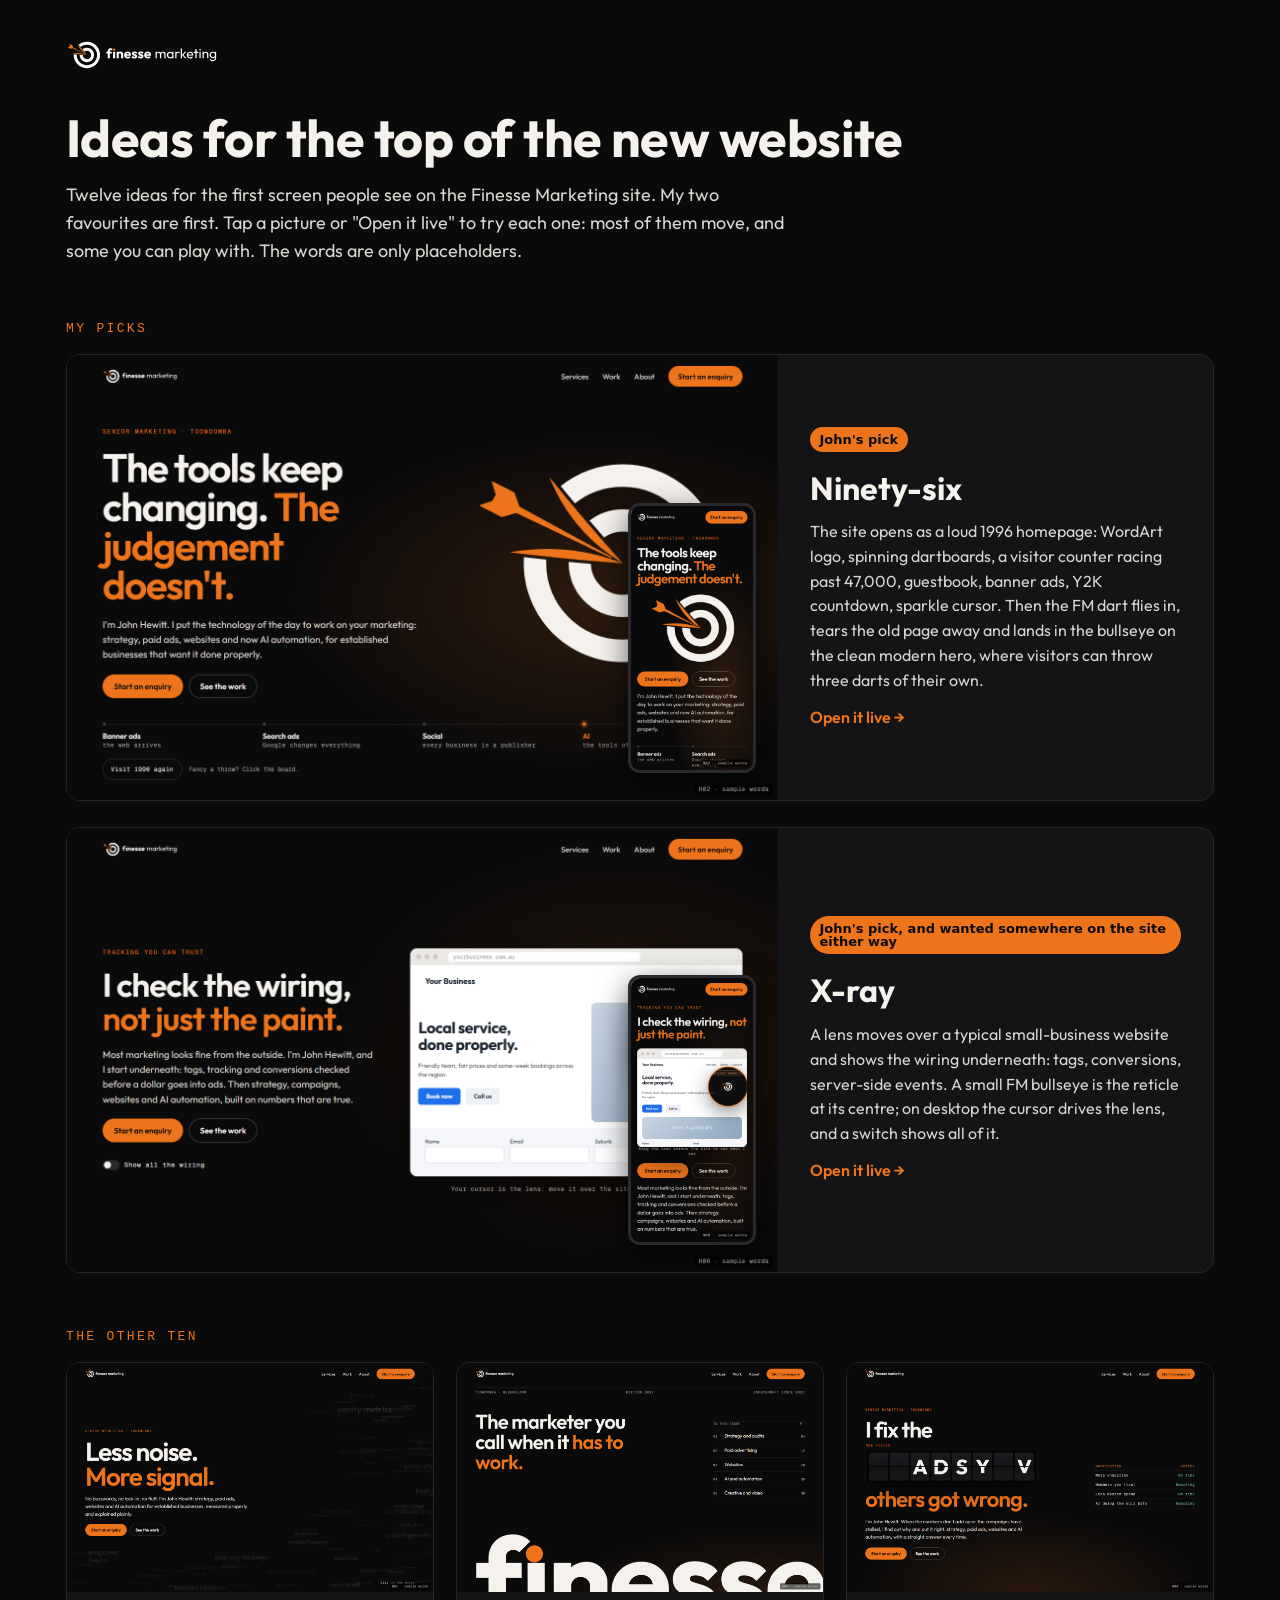
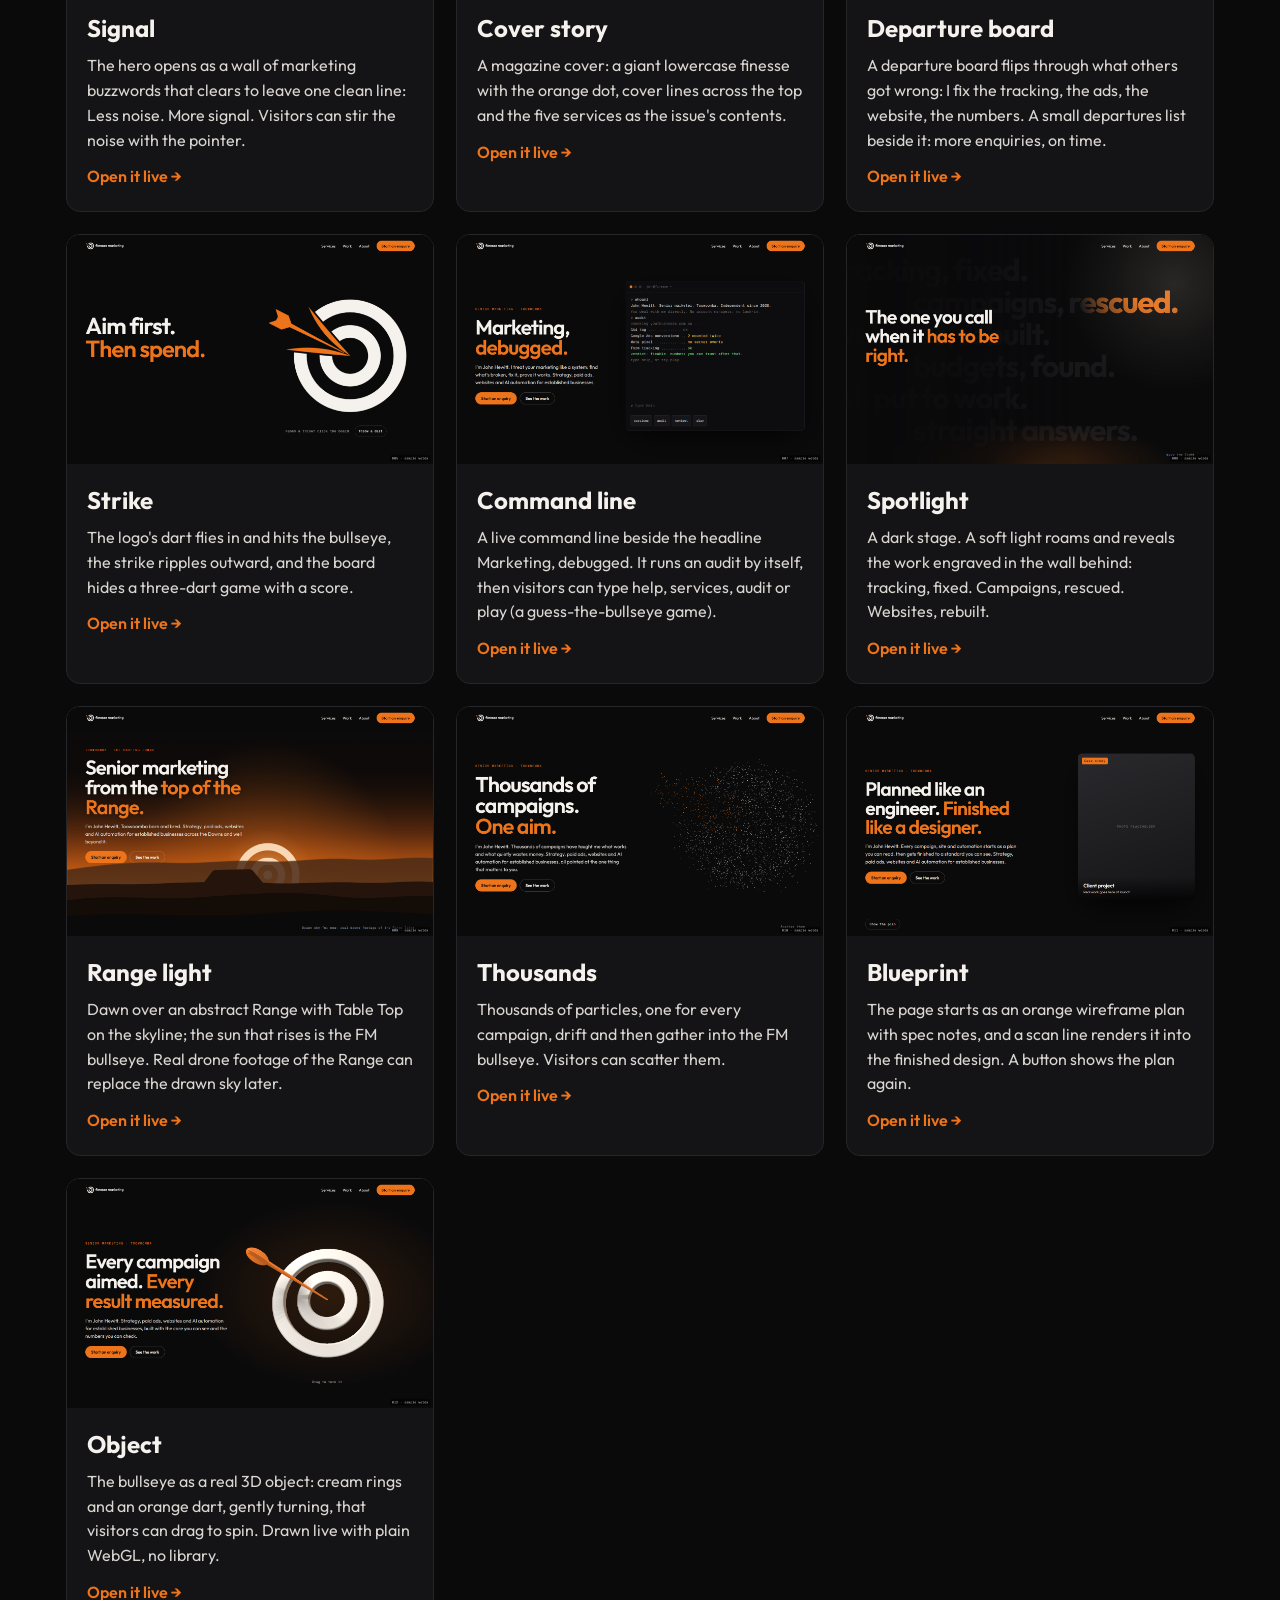
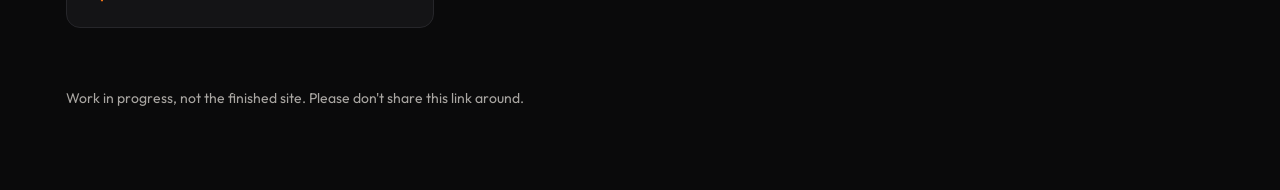
==== look/website-hero/index.html @ f1065c2a "Temporary preview: website hero ideas (noindex) Co-Authored-By: Claude Opus 5.5 <noreply@anthropic.c" ====
<!doctype html>
<html lang="en-AU">
<head>
<meta charset="utf-8">
<meta name="viewport" content="width=device-width, initial-scale=1">
<meta name="robots" content="noindex, nofollow">
<title>Website hero ideas: Finesse Marketing</title>
<style>
@font-face{font-family:"Outfit";src:url("assets/outfit.woff") format("woff");font-weight:100 900;font-display:swap}
:root{--ink:#0A0A0B;--ink2:#141416;--line:#26262a;--white:#F5F2EE;--mute:#A9A6A2;--orange:#ED741A}
*{box-sizing:border-box;margin:0;padding:0}
body{background:var(--ink);color:var(--white);font:16px/1.55 "Outfit",system-ui,sans-serif;-webkit-font-smoothing:antialiased}
.wrap{max-width:1180px;margin:0 auto;padding:40px 16px 80px}
header img{height:30px;width:auto;display:block}
h1{font-size:clamp(30px,5vw,52px);line-height:1.1;font-weight:700;margin:40px 0 14px;letter-spacing:-.01em}
.intro{color:#D9D5D0;max-width:40em;font-size:18px}
h2{font:500 13px/1.2 ui-monospace,Consolas,monospace;letter-spacing:.18em;text-transform:uppercase;color:var(--orange);margin:56px 0 18px}
.grid{display:grid;grid-template-columns:repeat(auto-fill,minmax(340px,1fr));gap:22px}
.card{background:var(--ink2);border:1px solid var(--line);border-radius:14px;overflow:hidden;display:flex;flex-direction:column}
.card.big{margin-bottom:26px}
.shots{position:relative;display:block;background:#000;aspect-ratio:16/10;overflow:hidden}
.shots .desk{width:100%;height:100%;object-fit:cover;object-position:top;display:block}
.shots .phone{position:absolute;right:3%;bottom:6%;width:18%;height:auto;border:3px solid #2a2a2e;border-radius:12px;box-shadow:0 10px 30px rgba(0,0,0,.6)}
.card:not(.big) .phone{display:none}
.txt{padding:18px 20px 22px}
.txt h3{font-size:24px;font-weight:700;margin-bottom:6px}
.big .txt h3{font-size:32px}
.txt p{color:#D9D5D0}
.tag{display:inline-block;font:600 13px/1 system-ui,sans-serif;background:var(--orange);color:#0A0A0B !important;padding:6px 10px;border-radius:999px;margin-bottom:12px}
.open{display:inline-block;margin-top:12px;color:var(--orange);font-weight:600;text-decoration:none}
.open:hover,.open:focus-visible{text-decoration:underline;text-underline-offset:4px}
a:focus-visible{outline:2px solid #FF9A4D;outline-offset:3px}
@media (min-width:900px){
  .card.big{flex-direction:row}
  .card.big .shots{flex:0 0 62%;aspect-ratio:16/10}
  .card.big .txt{align-self:center;padding:28px 32px}
}
footer{margin-top:60px;color:var(--mute);font-size:14px}
</style>
</head>
<body>
<div class="wrap">
<header><img src="assets/fm-refresh-horizontal-reversed.svg" alt="Finesse Marketing"></header>
<h1>Ideas for the top of the new website</h1>
<p class="intro">Twelve ideas for the first screen people see on the Finesse Marketing site. My two favourites are first. Tap a picture or "Open it live" to try each one: most of them move, and some you can play with. The words are only placeholders.</p>
<h2>My picks</h2>

<article class="card big">
  <a class="shots" href="ninety-six.html" aria-label="Open Ninety-six live">
    <img class="desk" src="shots/ninety-six_1440.png" alt="Ninety-six on a computer" loading="lazy" width="1440" height="900">
    <img class="phone" src="shots/ninety-six_390.png" alt="Ninety-six on a phone" loading="lazy" width="390" height="844">
  </a>
  <div class="txt">
    <p class="tag">John&#x27;s pick</p>
    <h3>Ninety-six</h3>
    <p>The site opens as a loud 1996 homepage: WordArt logo, spinning dartboards, a visitor counter racing past 47,000, guestbook, banner ads, Y2K countdown, sparkle cursor. Then the FM dart flies in, tears the old page away and lands in the bullseye on the clean modern hero, where visitors can throw three darts of their own.</p>
    <p><a class="open" href="ninety-six.html">Open it live &rarr;</a></p>
  </div>
</article>
<article class="card big">
  <a class="shots" href="xray.html" aria-label="Open X-ray live">
    <img class="desk" src="shots/xray_1440.png" alt="X-ray on a computer" loading="lazy" width="1440" height="900">
    <img class="phone" src="shots/xray_390.png" alt="X-ray on a phone" loading="lazy" width="390" height="844">
  </a>
  <div class="txt">
    <p class="tag">John&#x27;s pick, and wanted somewhere on the site either way</p>
    <h3>X-ray</h3>
    <p>A lens moves over a typical small-business website and shows the wiring underneath: tags, conversions, server-side events. A small FM bullseye is the reticle at its centre; on desktop the cursor drives the lens, and a switch shows all of it.</p>
    <p><a class="open" href="xray.html">Open it live &rarr;</a></p>
  </div>
</article>
<h2>The other ten</h2>
<div class="grid">
<article class="card">
  <a class="shots" href="signal.html" aria-label="Open Signal live">
    <img class="desk" src="shots/signal_1440.png" alt="Signal on a computer" loading="lazy" width="1440" height="900">
    <img class="phone" src="shots/signal_390.png" alt="Signal on a phone" loading="lazy" width="390" height="844">
  </a>
  <div class="txt">
    
    <h3>Signal</h3>
    <p>The hero opens as a wall of marketing buzzwords that clears to leave one clean line: Less noise. More signal. Visitors can stir the noise with the pointer.</p>
    <p><a class="open" href="signal.html">Open it live &rarr;</a></p>
  </div>
</article>
<article class="card">
  <a class="shots" href="cover-story.html" aria-label="Open Cover story live">
    <img class="desk" src="shots/cover-story_1440.png" alt="Cover story on a computer" loading="lazy" width="1440" height="900">
    <img class="phone" src="shots/cover-story_390.png" alt="Cover story on a phone" loading="lazy" width="390" height="844">
  </a>
  <div class="txt">
    
    <h3>Cover story</h3>
    <p>A magazine cover: a giant lowercase finesse with the orange dot, cover lines across the top and the five services as the issue&#x27;s contents.</p>
    <p><a class="open" href="cover-story.html">Open it live &rarr;</a></p>
  </div>
</article>
<article class="card">
  <a class="shots" href="departure-board.html" aria-label="Open Departure board live">
    <img class="desk" src="shots/departure-board_1440.png" alt="Departure board on a computer" loading="lazy" width="1440" height="900">
    <img class="phone" src="shots/departure-board_390.png" alt="Departure board on a phone" loading="lazy" width="390" height="844">
  </a>
  <div class="txt">
    
    <h3>Departure board</h3>
    <p>A departure board flips through what others got wrong: I fix the tracking, the ads, the website, the numbers. A small departures list beside it: more enquiries, on time.</p>
    <p><a class="open" href="departure-board.html">Open it live &rarr;</a></p>
  </div>
</article>
<article class="card">
  <a class="shots" href="strike.html" aria-label="Open Strike live">
    <img class="desk" src="shots/strike_1440.png" alt="Strike on a computer" loading="lazy" width="1440" height="900">
    <img class="phone" src="shots/strike_390.png" alt="Strike on a phone" loading="lazy" width="390" height="844">
  </a>
  <div class="txt">
    
    <h3>Strike</h3>
    <p>The logo&#x27;s dart flies in and hits the bullseye, the strike ripples outward, and the board hides a three-dart game with a score.</p>
    <p><a class="open" href="strike.html">Open it live &rarr;</a></p>
  </div>
</article>
<article class="card">
  <a class="shots" href="command-line.html" aria-label="Open Command line live">
    <img class="desk" src="shots/command-line_1440.png" alt="Command line on a computer" loading="lazy" width="1440" height="900">
    <img class="phone" src="shots/command-line_390.png" alt="Command line on a phone" loading="lazy" width="390" height="844">
  </a>
  <div class="txt">
    
    <h3>Command line</h3>
    <p>A live command line beside the headline Marketing, debugged. It runs an audit by itself, then visitors can type help, services, audit or play (a guess-the-bullseye game).</p>
    <p><a class="open" href="command-line.html">Open it live &rarr;</a></p>
  </div>
</article>
<article class="card">
  <a class="shots" href="spotlight.html" aria-label="Open Spotlight live">
    <img class="desk" src="shots/spotlight_1440.png" alt="Spotlight on a computer" loading="lazy" width="1440" height="900">
    <img class="phone" src="shots/spotlight_390.png" alt="Spotlight on a phone" loading="lazy" width="390" height="844">
  </a>
  <div class="txt">
    
    <h3>Spotlight</h3>
    <p>A dark stage. A soft light roams and reveals the work engraved in the wall behind: tracking, fixed. Campaigns, rescued. Websites, rebuilt.</p>
    <p><a class="open" href="spotlight.html">Open it live &rarr;</a></p>
  </div>
</article>
<article class="card">
  <a class="shots" href="range-light.html" aria-label="Open Range light live">
    <img class="desk" src="shots/range-light_1440.png" alt="Range light on a computer" loading="lazy" width="1440" height="900">
    <img class="phone" src="shots/range-light_390.png" alt="Range light on a phone" loading="lazy" width="390" height="844">
  </a>
  <div class="txt">
    
    <h3>Range light</h3>
    <p>Dawn over an abstract Range with Table Top on the skyline; the sun that rises is the FM bullseye. Real drone footage of the Range can replace the drawn sky later.</p>
    <p><a class="open" href="range-light.html">Open it live &rarr;</a></p>
  </div>
</article>
<article class="card">
  <a class="shots" href="thousands.html" aria-label="Open Thousands live">
    <img class="desk" src="shots/thousands_1440.png" alt="Thousands on a computer" loading="lazy" width="1440" height="900">
    <img class="phone" src="shots/thousands_390.png" alt="Thousands on a phone" loading="lazy" width="390" height="844">
  </a>
  <div class="txt">
    
    <h3>Thousands</h3>
    <p>Thousands of particles, one for every campaign, drift and then gather into the FM bullseye. Visitors can scatter them.</p>
    <p><a class="open" href="thousands.html">Open it live &rarr;</a></p>
  </div>
</article>
<article class="card">
  <a class="shots" href="blueprint.html" aria-label="Open Blueprint live">
    <img class="desk" src="shots/blueprint_1440.png" alt="Blueprint on a computer" loading="lazy" width="1440" height="900">
    <img class="phone" src="shots/blueprint_390.png" alt="Blueprint on a phone" loading="lazy" width="390" height="844">
  </a>
  <div class="txt">
    
    <h3>Blueprint</h3>
    <p>The page starts as an orange wireframe plan with spec notes, and a scan line renders it into the finished design. A button shows the plan again.</p>
    <p><a class="open" href="blueprint.html">Open it live &rarr;</a></p>
  </div>
</article>
<article class="card">
  <a class="shots" href="object.html" aria-label="Open Object live">
    <img class="desk" src="shots/object_1440.png" alt="Object on a computer" loading="lazy" width="1440" height="900">
    <img class="phone" src="shots/object_390.png" alt="Object on a phone" loading="lazy" width="390" height="844">
  </a>
  <div class="txt">
    
    <h3>Object</h3>
    <p>The bullseye as a real 3D object: cream rings and an orange dart, gently turning, that visitors can drag to spin. Drawn live with plain WebGL, no library.</p>
    <p><a class="open" href="object.html">Open it live &rarr;</a></p>
  </div>
</article>
</div>
<footer>Work in progress, not the finished site. Please don't share this link around.</footer>
</div>
</body>
</html>
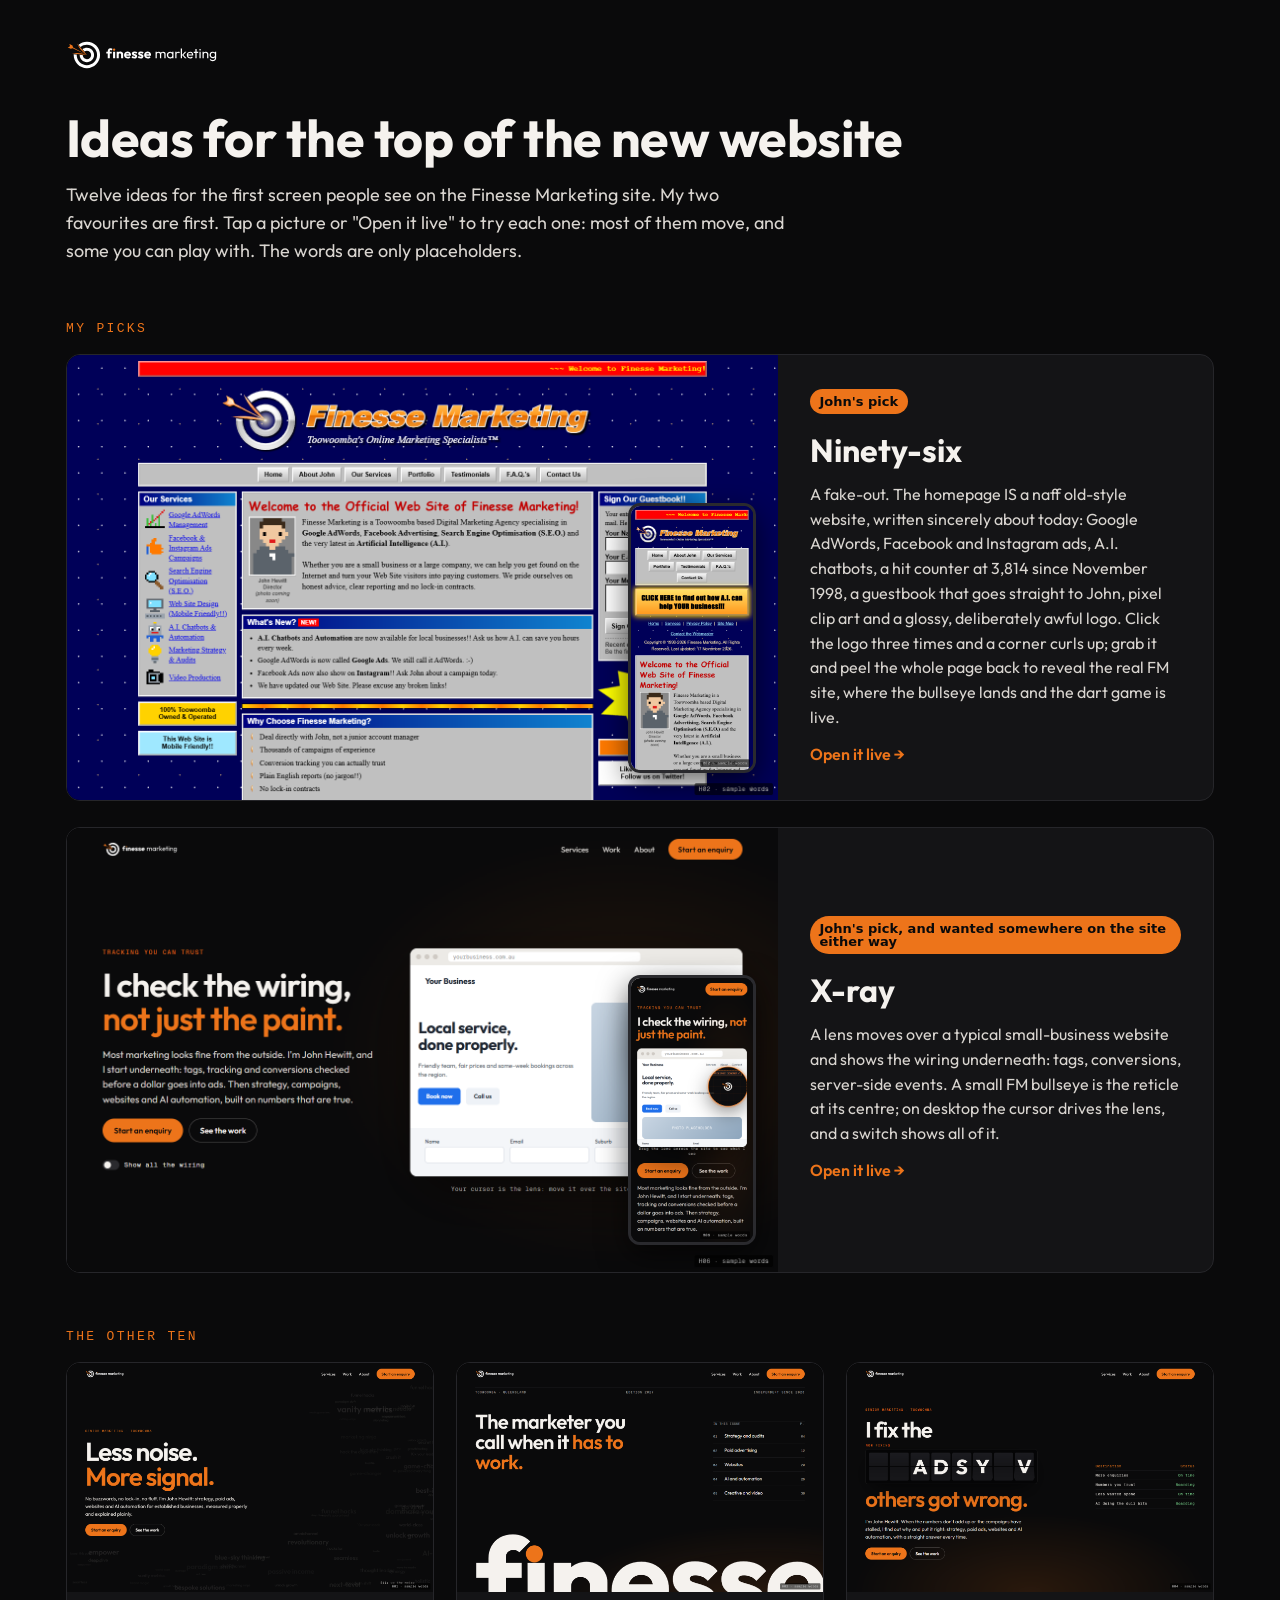
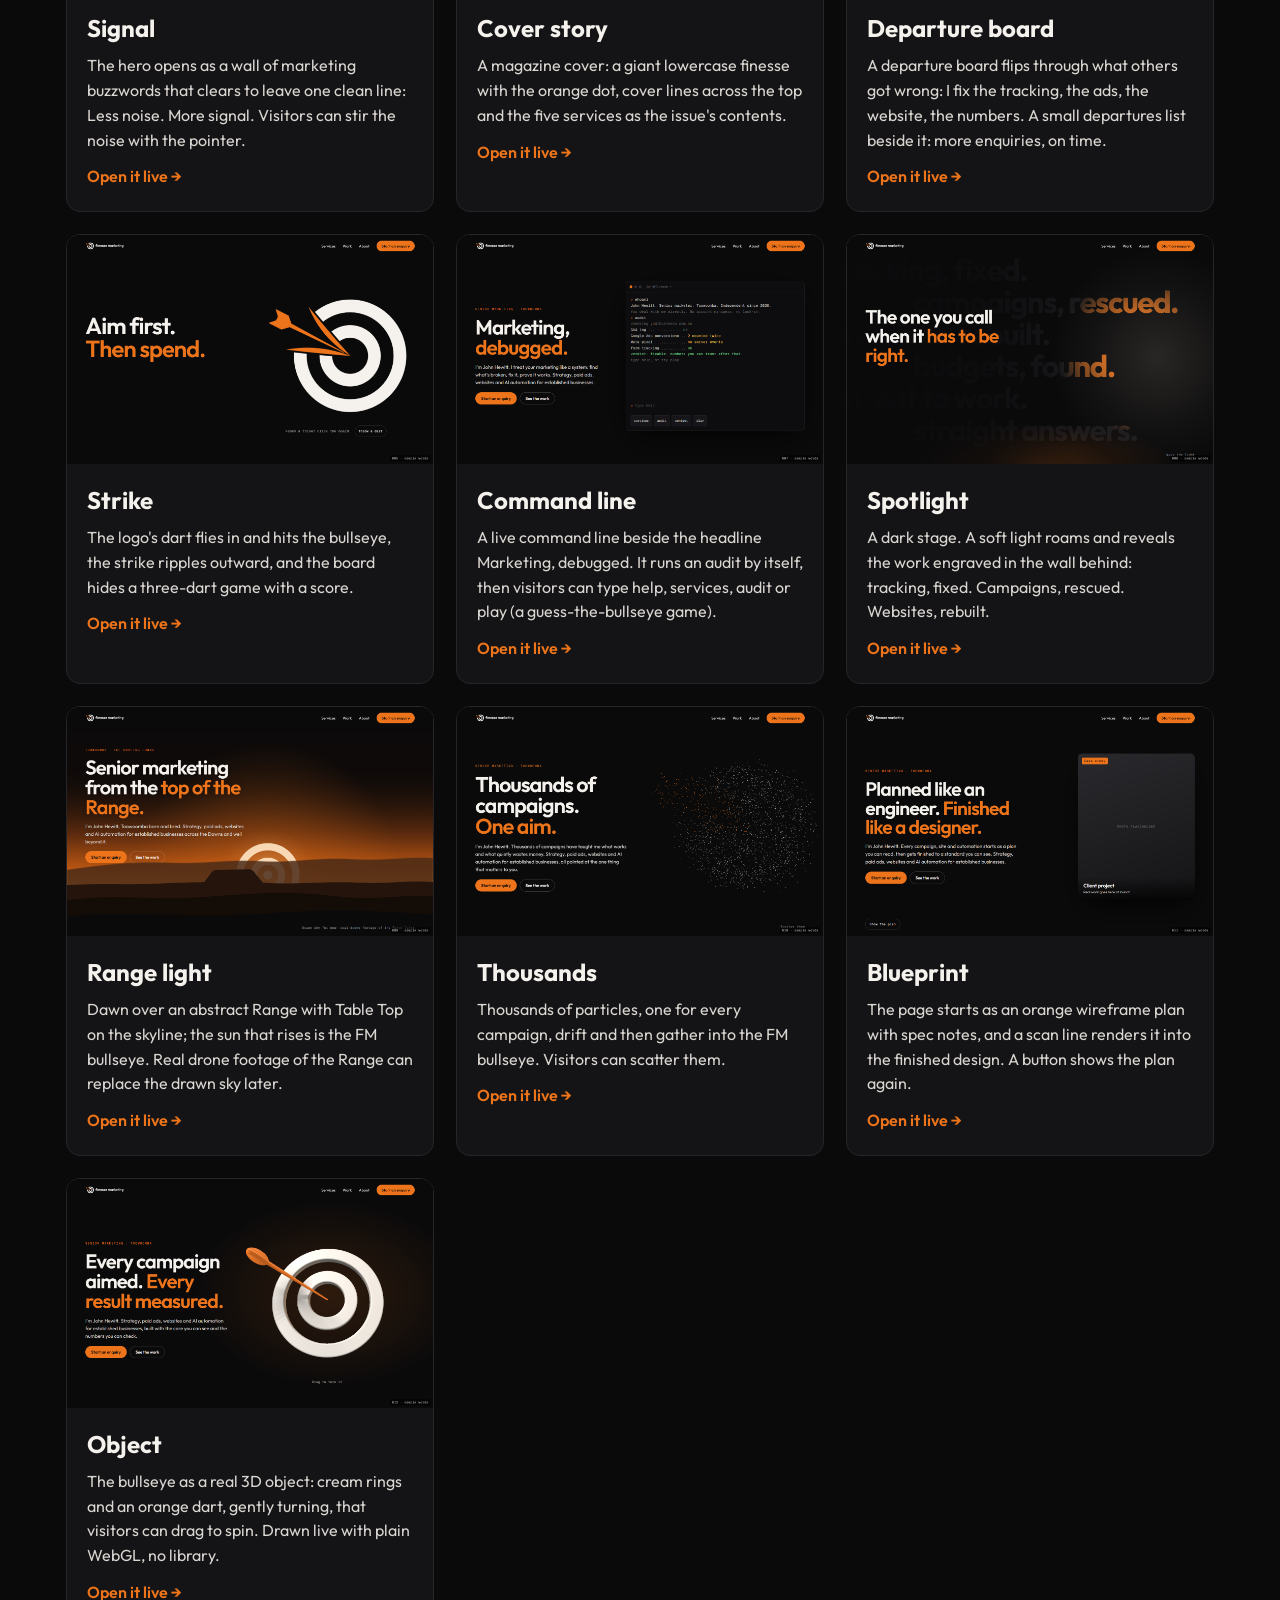
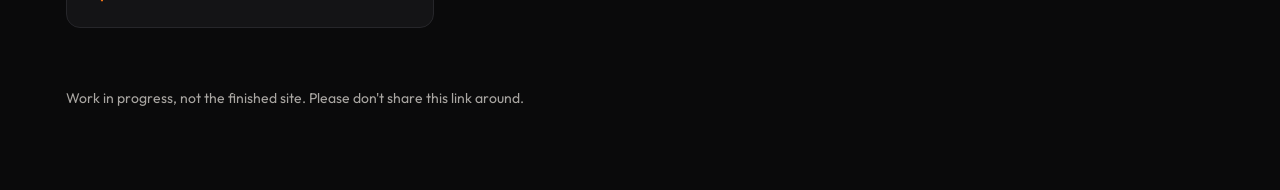
==== commit d67124a9: "Hero ideas preview: 11:05 update (1996 fake-out, lens follows cursor) Co-Authored-By: Claude Opus 5." ====
--- a/look/website-hero/index.html
+++ b/look/website-hero/index.html
@@ -53,7 +53,7 @@
   <div class="txt">
     <p class="tag">John&#x27;s pick</p>
     <h3>Ninety-six</h3>
-    <p>The site opens as a loud 1996 homepage: WordArt logo, spinning dartboards, a visitor counter racing past 47,000, guestbook, banner ads, Y2K countdown, sparkle cursor. Then the FM dart flies in, tears the old page away and lands in the bullseye on the clean modern hero, where visitors can throw three darts of their own.</p>
+    <p>A fake-out. The homepage IS a naff old-style website, written sincerely about today: Google AdWords, Facebook and Instagram ads, A.I. chatbots, a hit counter at 3,814 since November 1998, a guestbook that goes straight to John, pixel clip art and a glossy, deliberately awful logo. Click the logo three times and a corner curls up; grab it and peel the whole page back to reveal the real FM site, where the bullseye lands and the dart game is live.</p>
     <p><a class="open" href="ninety-six.html">Open it live &rarr;</a></p>
   </div>
 </article>
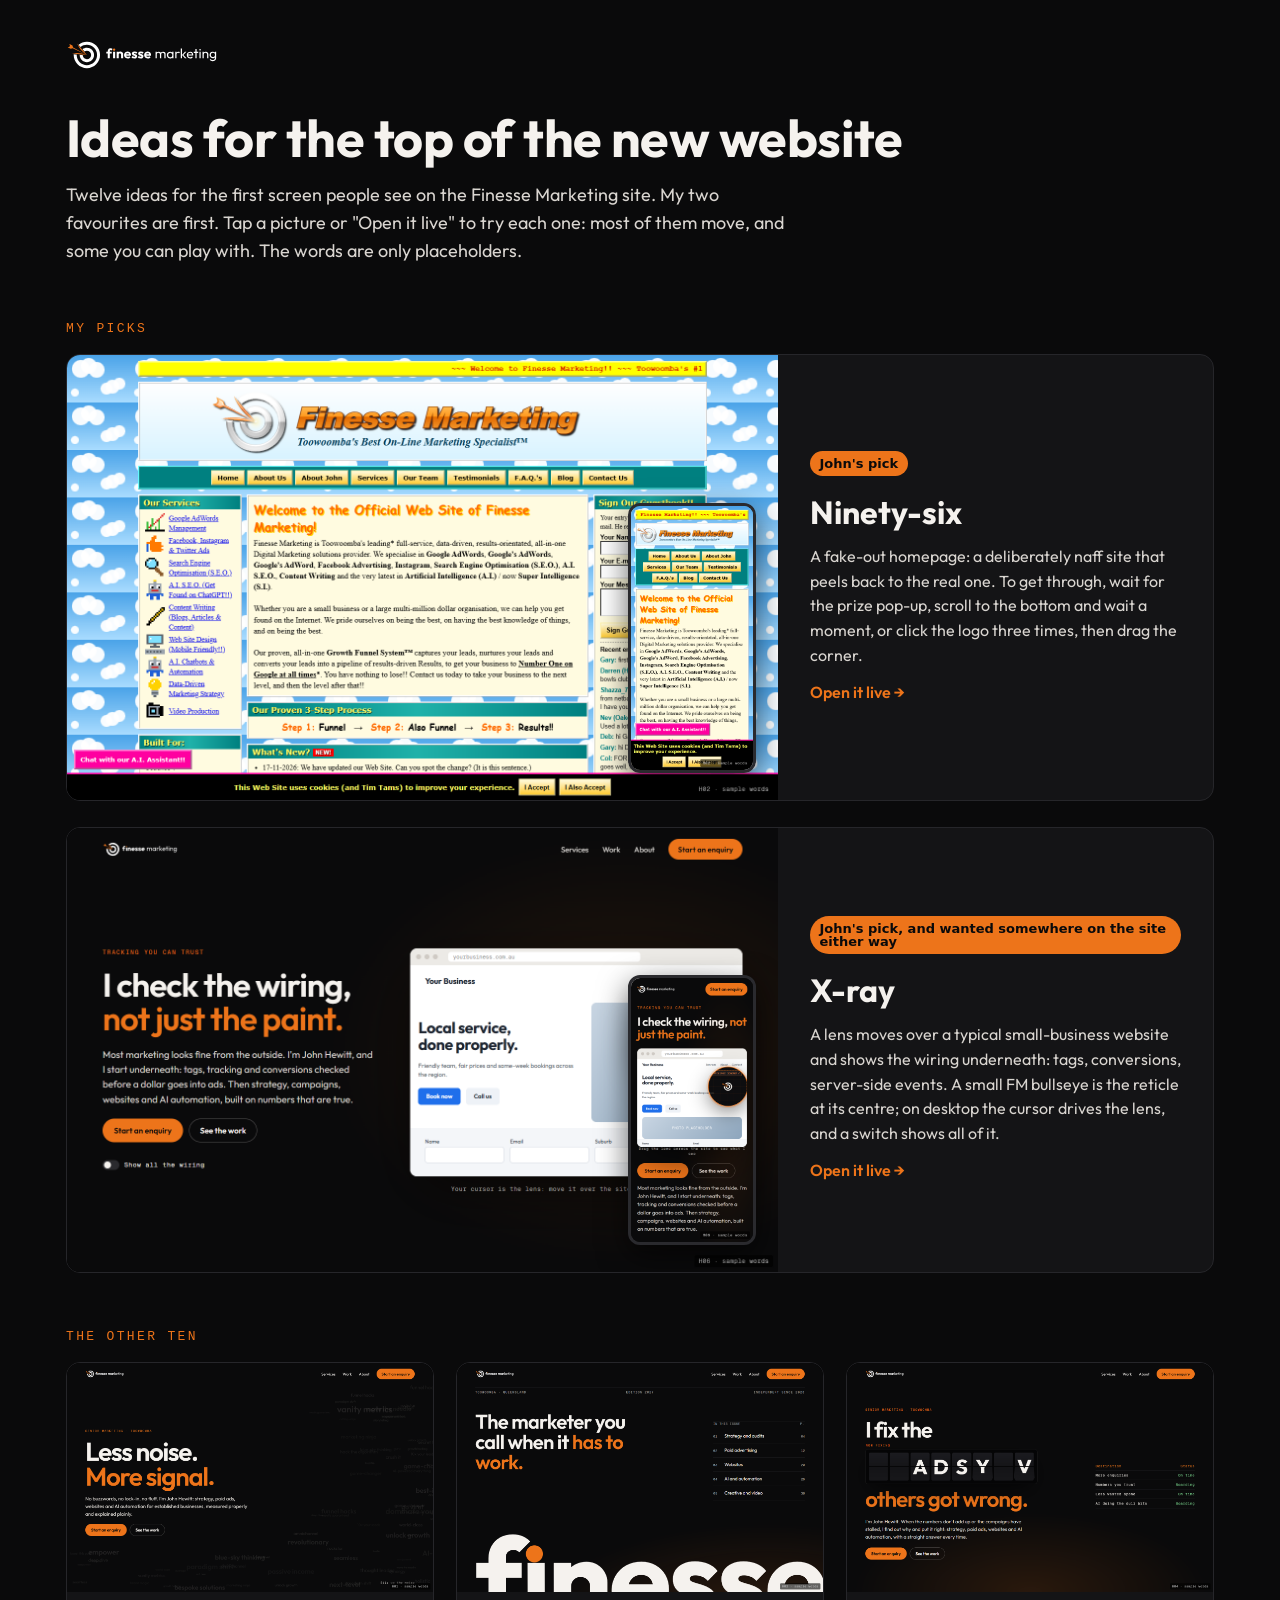
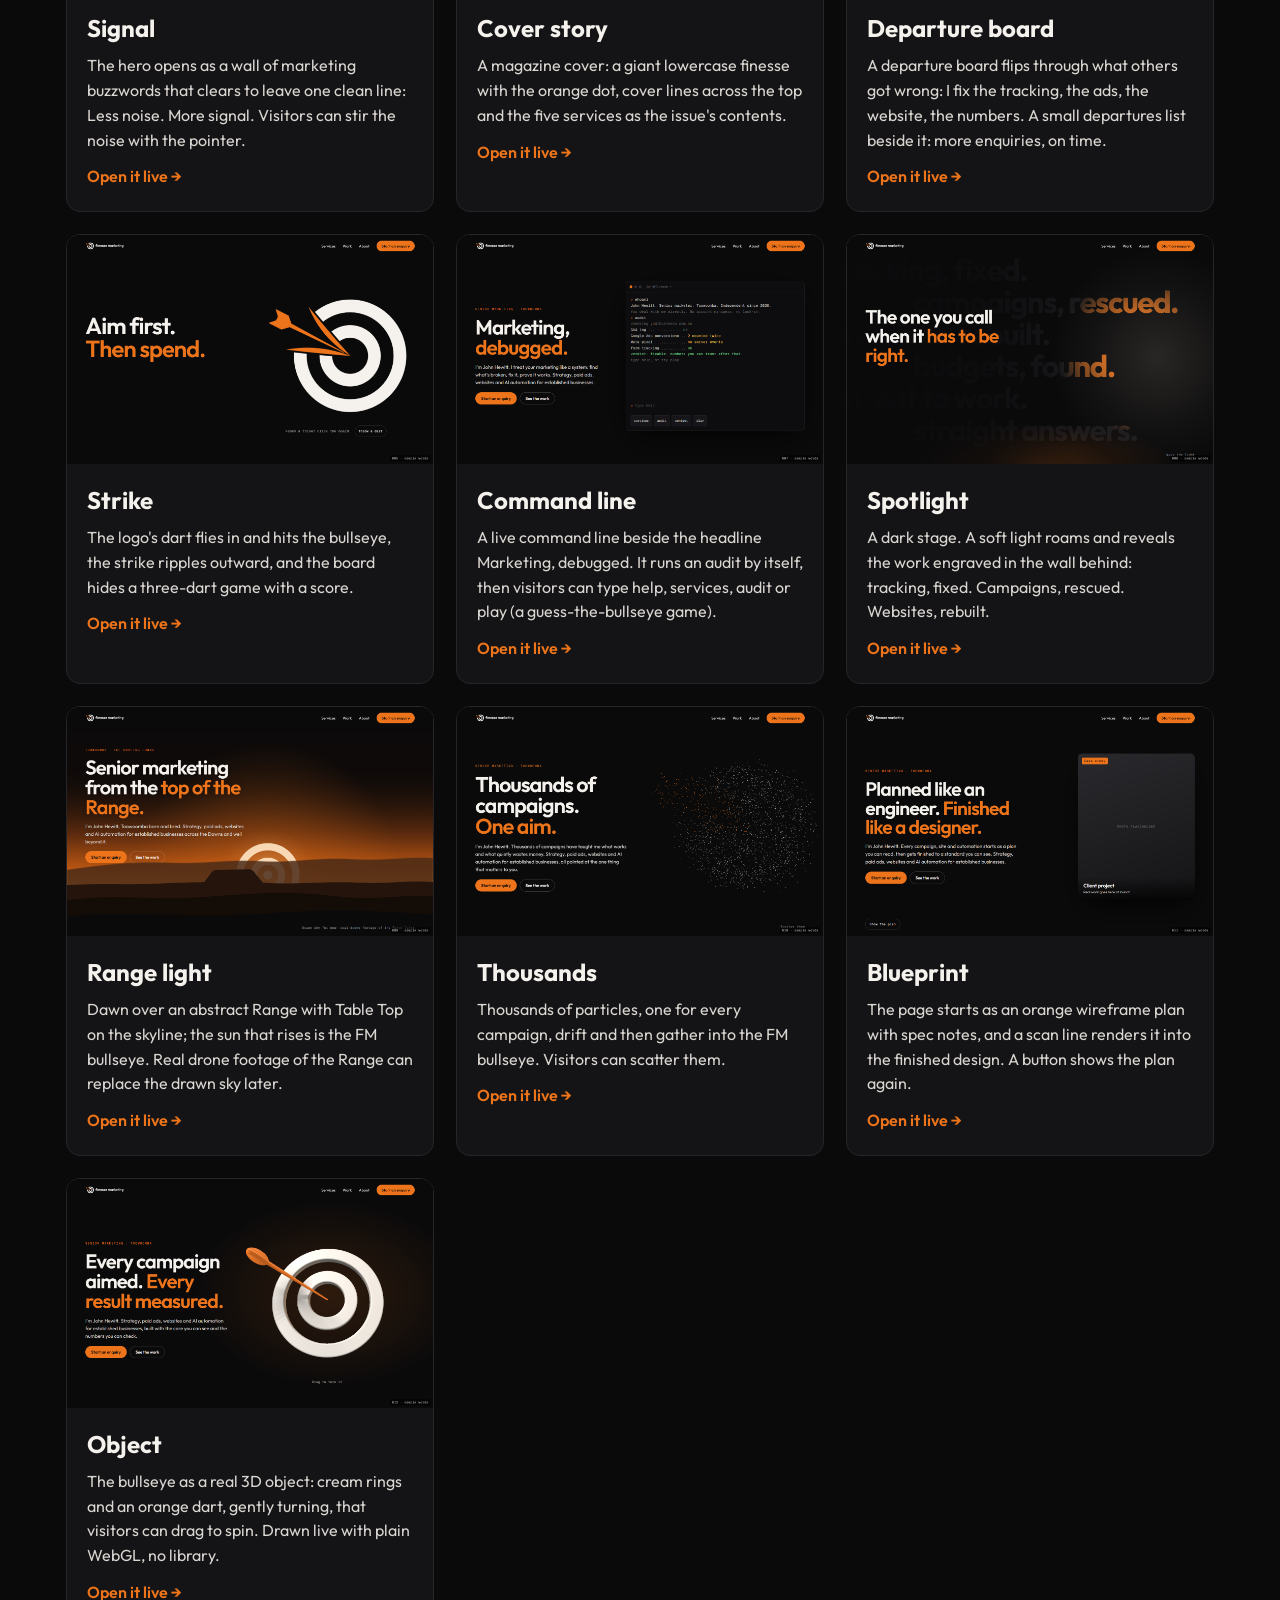
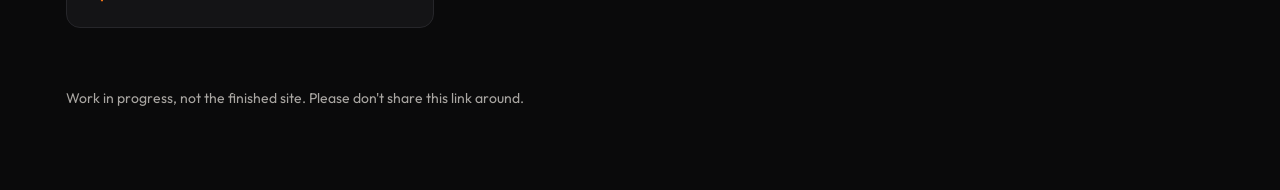
==== commit dff65eae: "Hero ideas preview: 11:28 Ninety-six content round Co-Authored-By: Claude Opus 5.5 <noreply@anthropi" ====
--- a/look/website-hero/index.html
+++ b/look/website-hero/index.html
@@ -53,7 +53,7 @@
   <div class="txt">
     <p class="tag">John&#x27;s pick</p>
     <h3>Ninety-six</h3>
-    <p>A fake-out. The homepage IS a naff old-style website, written sincerely about today: Google AdWords, Facebook and Instagram ads, A.I. chatbots, a hit counter at 3,814 since November 1998, a guestbook that goes straight to John, pixel clip art and a glossy, deliberately awful logo. Click the logo three times and a corner curls up; grab it and peel the whole page back to reveal the real FM site, where the bullseye lands and the dart game is live.</p>
+    <p>A fake-out homepage: a deliberately naff site that peels back to the real one. To get through, wait for the prize pop-up, scroll to the bottom and wait a moment, or click the logo three times, then drag the corner.</p>
     <p><a class="open" href="ninety-six.html">Open it live &rarr;</a></p>
   </div>
 </article>
